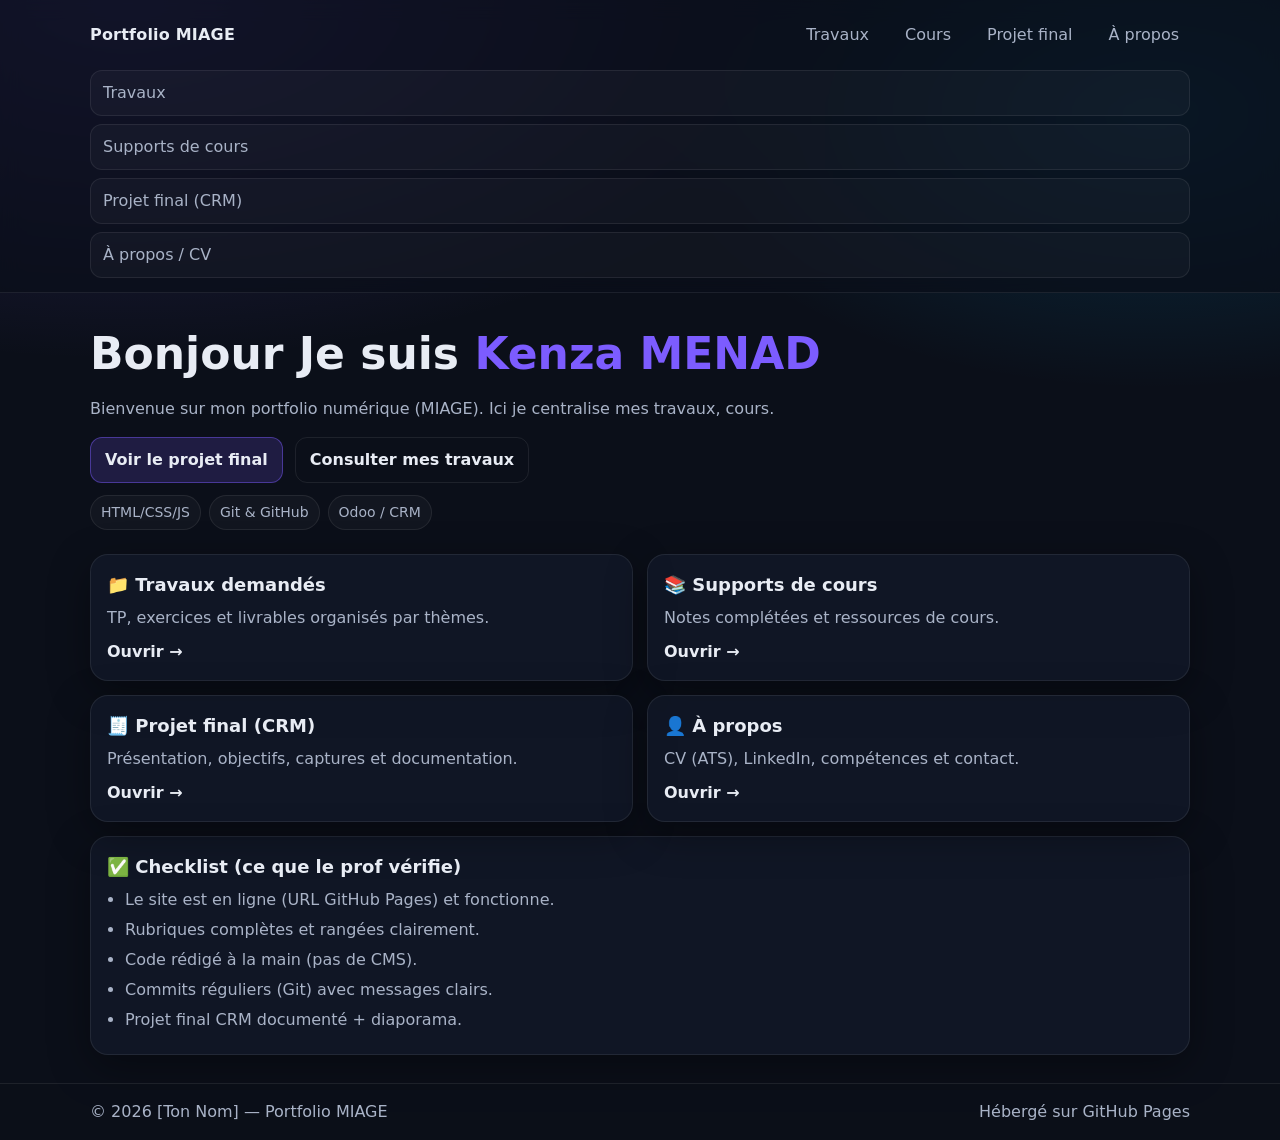
==== index.html @ ab29c613 "Initialisation du portfolio" ====
<!doctype html>
<html lang="fr">
<head>
  <meta charset="utf-8" />
  <meta name="viewport" content="width=device-width, initial-scale=1" />
  <title>Portfolio MIAGE — Accueil</title>
  <link rel="stylesheet" href="style.css" />
  <script defer src="script.js"></script>
</head>

<body>
  <header class="site-header">
    <div class="container header-row">
      <a class="brand" href="index.html">Portfolio MIAGE</a>
      <nav class="nav" aria-label="Navigation principale">
        <a href="travaux.html">Travaux</a>
        <a href="cours.html">Cours</a>
        <a href="projet.html">Projet final</a>
        <a href="apropos.html">À propos</a>
      </nav>
      <button class="menu-btn" id="menuBtn" aria-label="Ouvrir le menu" aria-expanded="false">☰</button>
    </div>
    <div class="container mobile-nav" id="mobileNav" hidden>
      <a href="travaux.html">Travaux</a>
      <a href="cours.html">Supports de cours</a>
      <a href="projet.html">Projet final (CRM)</a>
      <a href="apropos.html">À propos / CV</a>
    </div>
  </header>

  <main class="container">
    <section class="hero">
      <h1>Bonjour Je suis <span class="accent">Kenza MENAD</span></h1>
      <p>
        Bienvenue sur mon portfolio numérique (MIAGE). Ici je centralise mes travaux, cours.
      </p>
      <div class="hero-actions">
        <a class="btn" href="projet.html">Voir le projet final</a>
        <a class="btn btn-outline" href="travaux.html">Consulter mes travaux</a>
      </div>
      <div class="badges">
        <span class="badge">HTML/CSS/JS</span>
        <span class="badge">Git & GitHub</span>
        <span class="badge">Odoo / CRM</span>
      </div>
    </section>

    <section class="grid">
      <article class="card">
        <h2>📁 Travaux demandés</h2>
        <p>TP, exercices et livrables organisés par thèmes.</p>
        <a class="link" href="travaux.html">Ouvrir →</a>
      </article>

      <article class="card">
        <h2>📚 Supports de cours</h2>
        <p>Notes complétées et ressources de cours.</p>
        <a class="link" href="cours.html">Ouvrir →</a>
      </article>

      <article class="card">
        <h2>🧾 Projet final (CRM)</h2>
        <p>Présentation, objectifs, captures et documentation.</p>
        <a class="link" href="projet.html">Ouvrir →</a>
      </article>

      <article class="card">
        <h2>👤 À propos</h2>
        <p>CV (ATS), LinkedIn, compétences et contact.</p>
        <a class="link" href="apropos.html">Ouvrir →</a>
      </article>
    </section>

    <section class="card mt">
      <h2>✅ Checklist (ce que le prof vérifie)</h2>
      <ul class="checklist">
        <li>Le site est en ligne (URL GitHub Pages) et fonctionne.</li>
        <li>Rubriques complètes et rangées clairement.</li>
        <li>Code rédigé à la main (pas de CMS).</li>
        <li>Commits réguliers (Git) avec messages clairs.</li>
        <li>Projet final CRM documenté + diaporama.</li>
      </ul>
    </section>
  </main>

  <footer class="site-footer">
    <div class="container footer-row">
      <span>© <span id="year"></span> [Ton Nom] — Portfolio MIAGE</span>
      <span class="muted">Hébergé sur GitHub Pages</span>
    </div>
  </footer>
</body>
</html>
---- style.css ----
:root{
  --bg:#0b0f19;
  --card:#121a2a;
  --text:#e8ecf4;
  --muted:#a9b3c7;
  --accent:#7c5cff;
  --border:rgba(255,255,255,.08);
}

*{box-sizing:border-box}
html,body{margin:0;padding:0}
body{
  font-family: system-ui, -apple-system, Segoe UI, Roboto, Arial, sans-serif;
  background: radial-gradient(1200px 600px at 10% 0%, rgba(124,92,255,.25), transparent 60%),
              radial-gradient(900px 500px at 90% 10%, rgba(0,184,255,.18), transparent 55%),
              var(--bg);
  color:var(--text);
  line-height:1.5;
}

.container{width:min(1100px, 92%); margin:0 auto;}

.site-header{
  position:sticky; top:0; z-index:10;
  backdrop-filter: blur(10px);
  border-bottom:1px solid var(--border);
  background: rgba(11,15,25,.72);
}

.header-row{
  display:flex; align-items:center; justify-content:space-between;
  padding:14px 0;
  gap:14px;
}

.brand{
  color:var(--text);
  text-decoration:none;
  font-weight:700;
  letter-spacing:.2px;
}

.nav{display:flex; gap:14px; align-items:center;}
.nav a{
  color:var(--muted);
  text-decoration:none;
  padding:8px 10px;
  border-radius:10px;
  border:1px solid transparent;
}
.nav a:hover{color:var(--text); border-color:var(--border);}
.nav a.active{color:var(--text); border-color:rgba(124,92,255,.4);}

.menu-btn{
  display:none;
  border:1px solid var(--border);
  background:transparent;
  color:var(--text);
  padding:8px 10px;
  border-radius:10px;
  cursor:pointer;
}

.mobile-nav{
  padding: 0 0 14px 0;
  display:flex;
  flex-direction:column;
  gap:8px;
}
.mobile-nav a{
  color:var(--muted);
  text-decoration:none;
  padding:10px 12px;
  border:1px solid var(--border);
  border-radius:12px;
  background: rgba(255,255,255,.03);
}
.mobile-nav a:hover{color:var(--text);}

.hero{
  padding: 28px 0 6px 0;
}
.hero h1{
  font-size: clamp(26px, 4vw, 44px);
  margin: 0 0 10px 0;
}
.accent{color:var(--accent)}
.hero p{color:var(--muted); max-width: 70ch; margin:0 0 16px 0;}

.hero-actions{display:flex; gap:12px; flex-wrap:wrap; margin: 10px 0 10px;}
.btn{
  display:inline-block;
  padding:10px 14px;
  border-radius:12px;
  text-decoration:none;
  font-weight:600;
  border:1px solid rgba(124,92,255,.45);
  background: rgba(124,92,255,.18);
  color:var(--text);
}
.btn:hover{background: rgba(124,92,255,.28);}
.btn-outline{
  background: transparent;
  border-color: var(--border);
  color: var(--text);
}
.btn-outline:hover{border-color: rgba(124,92,255,.45);}

.badges{display:flex; flex-wrap:wrap; gap:8px; margin-top:12px;}
.badge{
  border:1px solid var(--border);
  padding:6px 10px;
  border-radius:999px;
  color:var(--muted);
  background: rgba(255,255,255,.03);
  font-size: 14px;
}

.grid{
  display:grid;
  grid-template-columns: repeat(2, minmax(0, 1fr));
  gap:14px;
  margin: 18px 0 0;
}

.card{
  border:1px solid var(--border);
  background: rgba(18,26,42,.72);
  border-radius:18px;
  padding:16px;
  box-shadow: 0 12px 40px rgba(0,0,0,.35);
}
.card h2{margin:0 0 8px 0; font-size: 18px;}
.card p{margin:0 0 10px 0; color:var(--muted);}
.link{color:var(--text); text-decoration:none; font-weight:600;}
.link:hover{color:var(--accent);}

.list{margin:0; padding-left:18px; color:var(--muted);}
.list li{margin:6px 0;}
.checklist{margin:0; padding-left:18px; color:var(--muted);}
.checklist li{margin:6px 0;}

.mt{margin-top:14px;}
.muted{color:var(--muted);}
.hint{color:var(--muted); font-size: 14px;}

.site-footer{
  margin-top: 28px;
  border-top:1px solid var(--border);
  background: rgba(11,15,25,.55);
}
.footer-row{
  display:flex;
  justify-content:space-between;
  gap:12px;
  padding:16px 0;
  flex-wrap:wrap;
  color:var(--muted);
}

@media (max-width: 820px){
  .grid{grid-template-columns:1fr;}
  .nav{display:none;}
  .menu-btn{display:inline-block;}
}
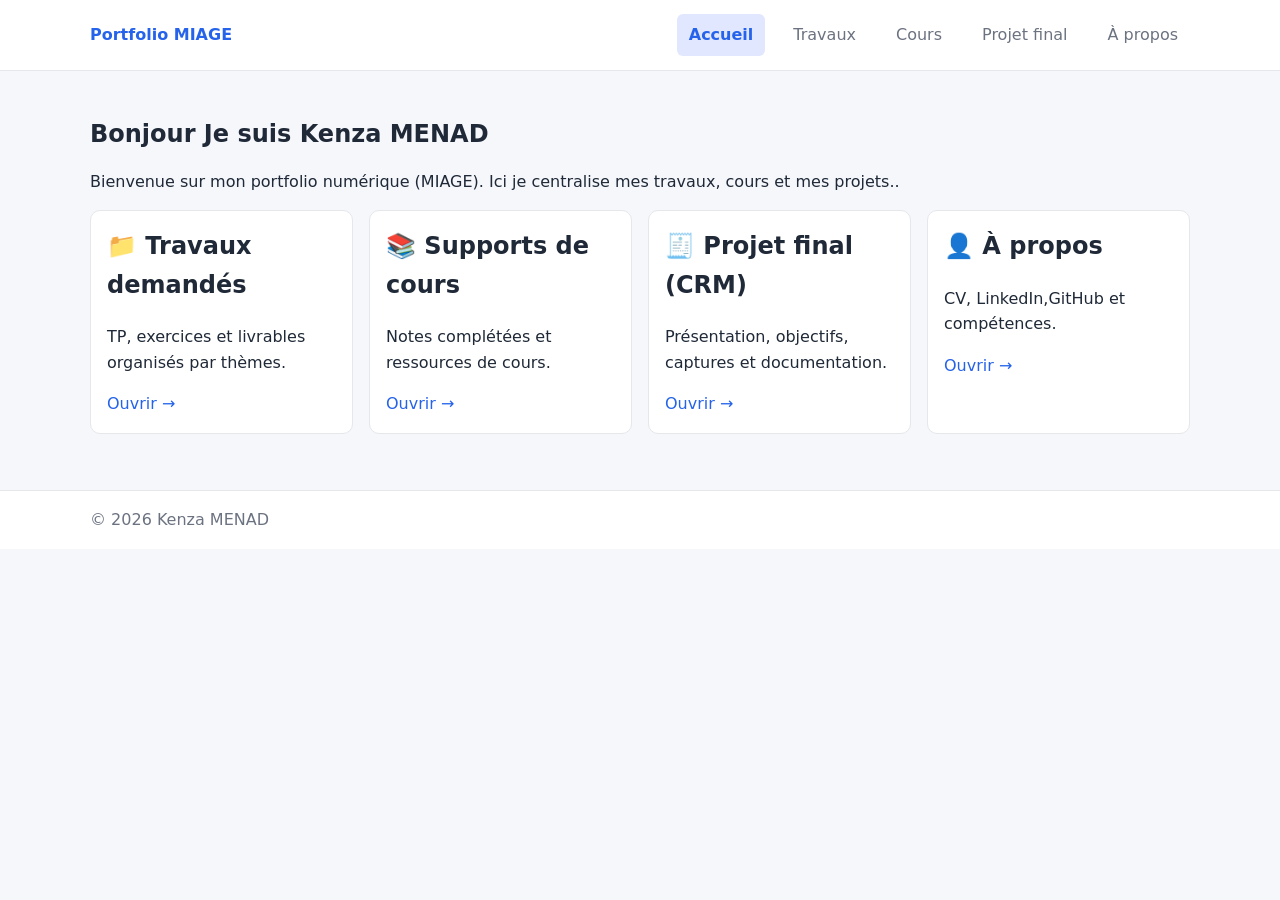
==== commit d35bd504: "Mise à jour" ====
--- a/index.html
+++ b/index.html
@@ -8,11 +8,12 @@
   <script defer src="script.js"></script>
 </head>
 
-<body>
+<body class="home">
   <header class="site-header">
     <div class="container header-row">
       <a class="brand" href="index.html">Portfolio MIAGE</a>
       <nav class="nav" aria-label="Navigation principale">
+        <a class="active" href="index.html">Accueil</a>
         <a href="travaux.html">Travaux</a>
         <a href="cours.html">Cours</a>
         <a href="projet.html">Projet final</a>
@@ -32,17 +33,9 @@
     <section class="hero">
       <h1>Bonjour Je suis <span class="accent">Kenza MENAD</span></h1>
       <p>
-        Bienvenue sur mon portfolio numérique (MIAGE). Ici je centralise mes travaux, cours.
+        Bienvenue sur mon portfolio numérique (MIAGE). Ici je centralise mes travaux, cours et mes projets..
       </p>
-      <div class="hero-actions">
-        <a class="btn" href="projet.html">Voir le projet final</a>
-        <a class="btn btn-outline" href="travaux.html">Consulter mes travaux</a>
-      </div>
-      <div class="badges">
-        <span class="badge">HTML/CSS/JS</span>
-        <span class="badge">Git & GitHub</span>
-        <span class="badge">Odoo / CRM</span>
-      </div>
+    
     </section>
 
     <section class="grid">
@@ -66,27 +59,17 @@
 
       <article class="card">
         <h2>👤 À propos</h2>
-        <p>CV (ATS), LinkedIn, compétences et contact.</p>
+        <p>CV, LinkedIn,GitHub et compétences.</p>
         <a class="link" href="apropos.html">Ouvrir →</a>
       </article>
     </section>
 
-    <section class="card mt">
-      <h2>✅ Checklist (ce que le prof vérifie)</h2>
-      <ul class="checklist">
-        <li>Le site est en ligne (URL GitHub Pages) et fonctionne.</li>
-        <li>Rubriques complètes et rangées clairement.</li>
-        <li>Code rédigé à la main (pas de CMS).</li>
-        <li>Commits réguliers (Git) avec messages clairs.</li>
-        <li>Projet final CRM documenté + diaporama.</li>
-      </ul>
-    </section>
   </main>
 
   <footer class="site-footer">
     <div class="container footer-row">
-      <span>© <span id="year"></span> [Ton Nom] — Portfolio MIAGE</span>
-      <span class="muted">Hébergé sur GitHub Pages</span>
+      <span>© <span id="year"></span> Kenza MENAD </span>
+     
     </div>
   </footer>
 </body>
--- a/style.css
+++ b/style.css
@@ -1,165 +1,205 @@
-:root{
-  --bg:#0b0f19;
-  --card:#121a2a;
-  --text:#e8ecf4;
-  --muted:#a9b3c7;
-  --accent:#7c5cff;
-  --border:rgba(255,255,255,.08);
-}
-
-*{box-sizing:border-box}
-html,body{margin:0;padding:0}
-body{
+:root {
+  --bg: #f5f7fb;
+  --card: #ffffff;
+  --text: #1f2937;
+  --muted: #6b7280;
+  --accent: #2563eb;
+  --border: #e5e7eb;
+}
+
+/* RESET */
+* {
+  box-sizing: border-box;
+}
+
+html, body {
+  margin: 0;
+  padding: 0;
+}
+
+body {
   font-family: system-ui, -apple-system, Segoe UI, Roboto, Arial, sans-serif;
-  background: radial-gradient(1200px 600px at 10% 0%, rgba(124,92,255,.25), transparent 60%),
-              radial-gradient(900px 500px at 90% 10%, rgba(0,184,255,.18), transparent 55%),
-              var(--bg);
-  color:var(--text);
-  line-height:1.5;
-}
-
-.container{width:min(1100px, 92%); margin:0 auto;}
-
-.site-header{
-  position:sticky; top:0; z-index:10;
-  backdrop-filter: blur(10px);
-  border-bottom:1px solid var(--border);
-  background: rgba(11,15,25,.72);
-}
-
-.header-row{
-  display:flex; align-items:center; justify-content:space-between;
-  padding:14px 0;
-  gap:14px;
-}
-
-.brand{
-  color:var(--text);
-  text-decoration:none;
-  font-weight:700;
-  letter-spacing:.2px;
-}
-
-.nav{display:flex; gap:14px; align-items:center;}
-.nav a{
-  color:var(--muted);
-  text-decoration:none;
-  padding:8px 10px;
-  border-radius:10px;
-  border:1px solid transparent;
-}
-.nav a:hover{color:var(--text); border-color:var(--border);}
-.nav a.active{color:var(--text); border-color:rgba(124,92,255,.4);}
-
-.menu-btn{
-  display:none;
-  border:1px solid var(--border);
-  background:transparent;
-  color:var(--text);
-  padding:8px 10px;
-  border-radius:10px;
-  cursor:pointer;
-}
-
-.mobile-nav{
-  padding: 0 0 14px 0;
-  display:flex;
-  flex-direction:column;
-  gap:8px;
-}
-.mobile-nav a{
-  color:var(--muted);
-  text-decoration:none;
-  padding:10px 12px;
-  border:1px solid var(--border);
-  border-radius:12px;
-  background: rgba(255,255,255,.03);
-}
-.mobile-nav a:hover{color:var(--text);}
-
-.hero{
-  padding: 28px 0 6px 0;
-}
-.hero h1{
-  font-size: clamp(26px, 4vw, 44px);
-  margin: 0 0 10px 0;
-}
-.accent{color:var(--accent)}
-.hero p{color:var(--muted); max-width: 70ch; margin:0 0 16px 0;}
-
-.hero-actions{display:flex; gap:12px; flex-wrap:wrap; margin: 10px 0 10px;}
-.btn{
-  display:inline-block;
-  padding:10px 14px;
-  border-radius:12px;
-  text-decoration:none;
-  font-weight:600;
-  border:1px solid rgba(124,92,255,.45);
-  background: rgba(124,92,255,.18);
-  color:var(--text);
-}
-.btn:hover{background: rgba(124,92,255,.28);}
-.btn-outline{
-  background: transparent;
-  border-color: var(--border);
+  background-color: var(--bg);
   color: var(--text);
-}
-.btn-outline:hover{border-color: rgba(124,92,255,.45);}
-
-.badges{display:flex; flex-wrap:wrap; gap:8px; margin-top:12px;}
-.badge{
-  border:1px solid var(--border);
-  padding:6px 10px;
-  border-radius:999px;
-  color:var(--muted);
-  background: rgba(255,255,255,.03);
+  line-height: 1.6;
+}
+
+/* LAYOUT */
+.container {
+  width: min(1100px, 92%);
+  margin: 0 auto;
+}
+
+/* HEADER */
+.site-header {
+  background-color: #ffffff;
+  border-bottom: 1px solid var(--border);
+}
+
+.header-row {
+  display: flex;
+  align-items: center;
+  justify-content: space-between;
+  padding: 14px 0;
+}
+
+.brand {
+  font-weight: 700;
+  color: var(--accent);
+  text-decoration: none;
+}
+
+.nav {
+  display: flex;
+  gap: 16px;
+}
+
+.nav a {
+  text-decoration: none;
+  color: var(--muted);
+  padding: 8px 12px;
+  border-radius: 6px;
+}
+
+.nav a:hover {
+  background-color: #eef2ff;
+  color: var(--accent);
+}
+
+.nav a.active {
+  background-color: #e0e7ff;
+  color: var(--accent);
+  font-weight: 600;
+}
+
+.menu-btn {
+  display: none;
+}
+
+/* MAIN */
+main {
+  padding: 24px 0;
+}
+
+h1 {
+  margin-bottom: 16px;
+}
+
+h2 {
+  margin-top: 0;
+}
+
+/* CARDS */
+.card {
+  background-color: var(--card);
+  border: 1px solid var(--border);
+  border-radius: 10px;
+  padding: 16px;
+  margin-bottom: 16px;
+}
+
+.mt {
+  margin-top: 16px;
+}
+
+.muted {
+  color: var(--muted);
+}
+
+.hint {
+  color: var(--muted);
   font-size: 14px;
 }
 
-.grid{
-  display:grid;
-  grid-template-columns: repeat(2, minmax(0, 1fr));
-  gap:14px;
-  margin: 18px 0 0;
-}
-
-.card{
-  border:1px solid var(--border);
-  background: rgba(18,26,42,.72);
-  border-radius:18px;
-  padding:16px;
-  box-shadow: 0 12px 40px rgba(0,0,0,.35);
-}
-.card h2{margin:0 0 8px 0; font-size: 18px;}
-.card p{margin:0 0 10px 0; color:var(--muted);}
-.link{color:var(--text); text-decoration:none; font-weight:600;}
-.link:hover{color:var(--accent);}
-
-.list{margin:0; padding-left:18px; color:var(--muted);}
-.list li{margin:6px 0;}
-.checklist{margin:0; padding-left:18px; color:var(--muted);}
-.checklist li{margin:6px 0;}
-
-.mt{margin-top:14px;}
-.muted{color:var(--muted);}
-.hint{color:var(--muted); font-size: 14px;}
-
-.site-footer{
-  margin-top: 28px;
-  border-top:1px solid var(--border);
-  background: rgba(11,15,25,.55);
-}
-.footer-row{
-  display:flex;
-  justify-content:space-between;
-  gap:12px;
-  padding:16px 0;
-  flex-wrap:wrap;
-  color:var(--muted);
-}
-
-@media (max-width: 820px){
-  .grid{grid-template-columns:1fr;}
-  .nav{display:none;}
-  .menu-btn{display:inline-block;}
-}
+/* LISTES */
+.list {
+  padding-left: 18px;
+  color: var(--text);
+}
+
+.list li {
+  margin-bottom: 8px;
+}
+
+/* BUTTONS */
+.btn {
+  display: inline-block;
+  background-color: var(--accent);
+  color: #ffffff;
+  padding: 10px 14px;
+  border-radius: 6px;
+  text-decoration: none;
+  font-weight: 600;
+}
+
+.btn:hover {
+  background-color: #1d4ed8;
+}
+
+.btn-outline {
+  background-color: transparent;
+  color: var(--accent);
+  border: 1px solid var(--accent);
+}
+
+.btn-outline:hover {
+  background-color: #eef2ff;
+}
+
+/* LINKS */
+.link {
+  color: var(--accent);
+  text-decoration: none;
+  font-weight: 500;
+}
+
+.link:hover {
+  text-decoration: underline;
+}
+
+/* FOOTER */
+.site-footer {
+  background-color: #ffffff;
+  border-top: 1px solid var(--border);
+  margin-top: 32px;
+}
+
+.footer-row {
+  display: flex;
+  justify-content: space-between;
+  padding: 16px 0;
+  color: var(--muted);
+}
+
+/* RESPONSIVE */
+@media (max-width: 768px) {
+  .nav {
+    display: none;
+  }
+}
+
+
+
+/* GRID uniquement page accueil */
+.home .grid {
+  display: grid;
+  grid-template-columns: repeat(4, 1fr);
+  gap: 16px;
+}
+
+.home .grid .card {
+  margin-bottom: 0;
+}
+
+/* Responsive */
+@media (max-width: 1024px) {
+  .home .grid {
+    grid-template-columns: repeat(2, 1fr);
+  }
+}
+
+@media (max-width: 600px) {
+  .home .grid {
+    grid-template-columns: 1fr;
+  }
+}
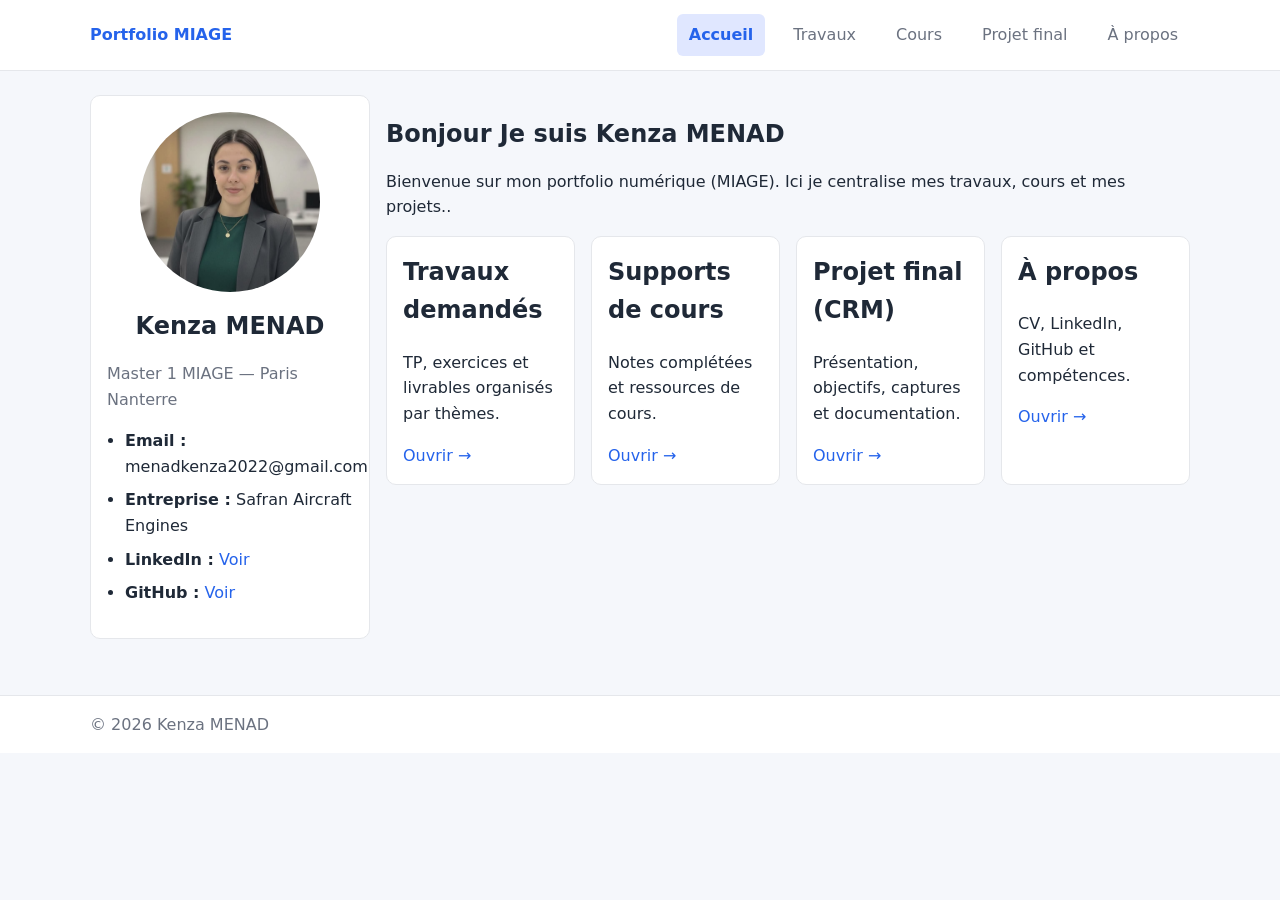
==== commit 391b2f54: "ajout de CRM" ====
--- a/index.html
+++ b/index.html
@@ -29,42 +29,66 @@
     </div>
   </header>
 
-  <main class="container">
+  <main class="container home-layout">
+
+  <!-- Sidebar gauche -->
+  <aside class="home-sidebar card">
+    <img class="home-photo" src="image.png" alt="Photo de Kenza MENAD">
+
+    <h2 class="home-name">Kenza MENAD</h2>
+    <p class="muted">Master 1 MIAGE — Paris Nanterre</p>
+
+    <ul class="list home-contact">
+      <li><strong>Email :</strong> menadkenza2022@gmail.com</li>
+      <li><strong>Entreprise :</strong> Safran Aircraft Engines</li>
+      <li>
+        <strong>LinkedIn :</strong>
+        <a class="link" href="https://www.linkedin.com/in/kenzamenad/" target="_blank" rel="noreferrer">Voir</a>
+      </li>
+      <li>
+        <strong>GitHub :</strong>
+        <a class="link" href="https://github.com/kenza-menad" target="_blank" rel="noreferrer">Voir</a>
+      </li>
+    </ul>
+  </aside>
+
+  <!-- Contenu principal -->
+  <div class="home-main">
     <section class="hero">
       <h1>Bonjour Je suis <span class="accent">Kenza MENAD</span></h1>
       <p>
         Bienvenue sur mon portfolio numérique (MIAGE). Ici je centralise mes travaux, cours et mes projets..
       </p>
-    
     </section>
 
     <section class="grid">
       <article class="card">
-        <h2>📁 Travaux demandés</h2>
+        <h2>Travaux demandés</h2>
         <p>TP, exercices et livrables organisés par thèmes.</p>
         <a class="link" href="travaux.html">Ouvrir →</a>
       </article>
 
       <article class="card">
-        <h2>📚 Supports de cours</h2>
+        <h2>Supports de cours</h2>
         <p>Notes complétées et ressources de cours.</p>
         <a class="link" href="cours.html">Ouvrir →</a>
       </article>
 
       <article class="card">
-        <h2>🧾 Projet final (CRM)</h2>
+        <h2>Projet final (CRM)</h2>
         <p>Présentation, objectifs, captures et documentation.</p>
         <a class="link" href="projet.html">Ouvrir →</a>
       </article>
 
       <article class="card">
-        <h2>👤 À propos</h2>
-        <p>CV, LinkedIn,GitHub et compétences.</p>
+        <h2>À propos</h2>
+        <p>CV, LinkedIn, GitHub et compétences.</p>
         <a class="link" href="apropos.html">Ouvrir →</a>
       </article>
     </section>
+  </div>
 
-  </main>
+</main>
 
   <footer class="site-footer">
     <div class="container footer-row">
--- a/style.css
+++ b/style.css
@@ -203,3 +203,63 @@
     grid-template-columns: 1fr;
   }
 }
+/* Layout accueil : sidebar à gauche + contenu */
+.home .home-layout {
+  display: grid;
+  grid-template-columns: 280px 1fr;
+  gap: 16px;
+  align-items: start;
+}
+
+/* Sidebar */
+.home .home-sidebar {
+  margin-bottom: 0; /* éviter l'espace en bas */
+}
+
+.home .home-photo {
+  width: 180px;
+  height: 180px;
+  border-radius: 50%;
+  object-fit: cover;
+  display: block;
+  margin: 0 auto 15px;
+}
+
+.home .home-name {
+  margin: 0;
+  text-align: center;
+}
+
+.home .home-contact {
+  margin-top: 12px;
+}
+
+/* IMPORTANT : ta grille de 4 cartes reste dans home-main */
+.home .grid {
+  display: grid;
+  grid-template-columns: repeat(4, 1fr);
+  gap: 16px;
+}
+
+.home .grid .card {
+  margin-bottom: 0;
+}
+
+/* Responsive */
+@media (max-width: 1100px) {
+  .home .grid {
+    grid-template-columns: repeat(2, 1fr);
+  }
+}
+
+@media (max-width: 900px) {
+  .home .home-layout {
+    grid-template-columns: 1fr;
+  }
+}
+
+@media (max-width: 600px) {
+  .home .grid {
+    grid-template-columns: 1fr;
+  }
+}
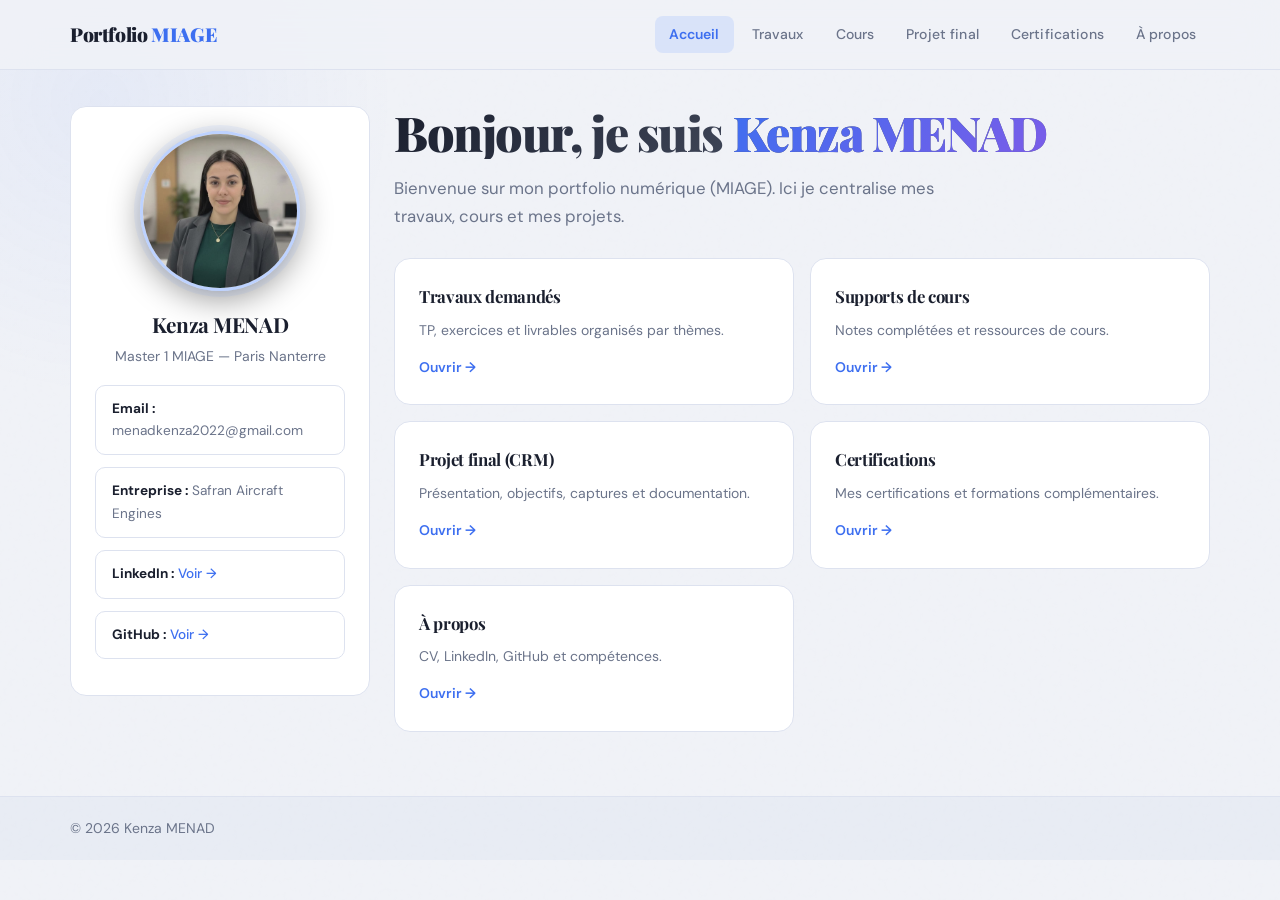
==== commit 5f559bf1: "mise à jour de portfolio" ====
--- a/index.html
+++ b/index.html
@@ -11,90 +11,90 @@
 <body class="home">
   <header class="site-header">
     <div class="container header-row">
-      <a class="brand" href="index.html">Portfolio MIAGE</a>
+      <a class="brand" href="index.html">Portfolio <span>MIAGE</span></a>
       <nav class="nav" aria-label="Navigation principale">
         <a class="active" href="index.html">Accueil</a>
         <a href="travaux.html">Travaux</a>
         <a href="cours.html">Cours</a>
         <a href="projet.html">Projet final</a>
+        <a href="certifications.html">Certifications</a>
         <a href="apropos.html">À propos</a>
       </nav>
       <button class="menu-btn" id="menuBtn" aria-label="Ouvrir le menu" aria-expanded="false">☰</button>
     </div>
-    <div class="container mobile-nav" id="mobileNav" hidden>
-      <a href="travaux.html">Travaux</a>
-      <a href="cours.html">Supports de cours</a>
-      <a href="projet.html">Projet final (CRM)</a>
-      <a href="apropos.html">À propos / CV</a>
-    </div>
+    
   </header>
 
   <main class="container home-layout">
 
-  <!-- Sidebar gauche -->
-  <aside class="home-sidebar card">
-    <img class="home-photo" src="image.png" alt="Photo de Kenza MENAD">
+    <!-- Sidebar gauche -->
+    <aside class="home-sidebar card">
+      <img class="home-photo" src="image.png" alt="Photo de Kenza MENAD">
+      <h2 class="home-name">Kenza MENAD</h2>
+      <span class="muted">Master 1 MIAGE — Paris Nanterre</span>
 
-    <h2 class="home-name">Kenza MENAD</h2>
-    <p class="muted">Master 1 MIAGE — Paris Nanterre</p>
+      <ul class="list home-contact">
+        <li><strong>Email :</strong> menadkenza2022@gmail.com</li>
+        <li><strong>Entreprise :</strong> Safran Aircraft Engines</li>
+        <li>
+          <strong>LinkedIn :</strong>
+          <a class="link" href="https://www.linkedin.com/in/kenzamenad/" target="_blank" rel="noreferrer">Voir →</a>
+        </li>
+        <li>
+          <strong>GitHub :</strong>
+          <a class="link" href="https://github.com/kenza-menad" target="_blank" rel="noreferrer">Voir →</a>
+        </li>
+      </ul>
+    </aside>
 
-    <ul class="list home-contact">
-      <li><strong>Email :</strong> menadkenza2022@gmail.com</li>
-      <li><strong>Entreprise :</strong> Safran Aircraft Engines</li>
-      <li>
-        <strong>LinkedIn :</strong>
-        <a class="link" href="https://www.linkedin.com/in/kenzamenad/" target="_blank" rel="noreferrer">Voir</a>
-      </li>
-      <li>
-        <strong>GitHub :</strong>
-        <a class="link" href="https://github.com/kenza-menad" target="_blank" rel="noreferrer">Voir</a>
-      </li>
-    </ul>
-  </aside>
+    <!-- Contenu principal -->
+    <div class="home-main">
+      <section class="hero">
+        <h1>Bonjour, je suis <span class="accent">Kenza MENAD</span></h1>
+        <p>
+          Bienvenue sur mon portfolio numérique (MIAGE). Ici je centralise mes travaux, cours et mes projets.
+        </p>
+      </section>
 
-  <!-- Contenu principal -->
-  <div class="home-main">
-    <section class="hero">
-      <h1>Bonjour Je suis <span class="accent">Kenza MENAD</span></h1>
-      <p>
-        Bienvenue sur mon portfolio numérique (MIAGE). Ici je centralise mes travaux, cours et mes projets..
-      </p>
-    </section>
+      <section class="grid">
+        <article class="card" onclick="location.href='travaux.html'" style="cursor:pointer;">
+          <h2>Travaux demandés</h2>
+          <p>TP, exercices et livrables organisés par thèmes.</p>
+          <a class="link" href="travaux.html">Ouvrir →</a>
+        </article>
 
-    <section class="grid">
-      <article class="card">
-        <h2>Travaux demandés</h2>
-        <p>TP, exercices et livrables organisés par thèmes.</p>
-        <a class="link" href="travaux.html">Ouvrir →</a>
-      </article>
+        <article class="card" onclick="location.href='cours.html'" style="cursor:pointer;">
+          <h2>Supports de cours</h2>
+          <p>Notes complétées et ressources de cours.</p>
+          <a class="link" href="cours.html">Ouvrir →</a>
+        </article>
 
-      <article class="card">
-        <h2>Supports de cours</h2>
-        <p>Notes complétées et ressources de cours.</p>
-        <a class="link" href="cours.html">Ouvrir →</a>
-      </article>
+        <article class="card" onclick="location.href='projet.html'" style="cursor:pointer;">
+          <h2>Projet final (CRM)</h2>
+          <p>Présentation, objectifs, captures et documentation.</p>
+          <a class="link" href="projet.html">Ouvrir →</a>
+        </article>
 
-      <article class="card">
-        <h2>Projet final (CRM)</h2>
-        <p>Présentation, objectifs, captures et documentation.</p>
-        <a class="link" href="projet.html">Ouvrir →</a>
-      </article>
+        <article class="card" onclick="location.href='certifications.html'" style="cursor:pointer;">
+          <h2>Certifications</h2>
+          <p>Mes certifications et formations complémentaires.</p>
+          <a class="link" href="certifications.html">Ouvrir →</a>
+        </article>
 
-      <article class="card">
-        <h2>À propos</h2>
-        <p>CV, LinkedIn, GitHub et compétences.</p>
-        <a class="link" href="apropos.html">Ouvrir →</a>
-      </article>
-    </section>
-  </div>
+        <article class="card" onclick="location.href='apropos.html'" style="cursor:pointer;">
+          <h2>À propos</h2>
+          <p>CV, LinkedIn, GitHub et compétences.</p>
+          <a class="link" href="apropos.html">Ouvrir →</a>
+        </article>
+      </section>
+    </div>
 
-</main>
+  </main>
 
   <footer class="site-footer">
     <div class="container footer-row">
-      <span>© <span id="year"></span> Kenza MENAD </span>
-     
+      <span>© <span id="year"></span> Kenza MENAD</span>
     </div>
   </footer>
 </body>
-</html>
+</html>
--- a/style.css
+++ b/style.css
@@ -1,265 +1,632 @@
+@import url('https://fonts.googleapis.com/css2?family=Playfair+Display:wght@700;900&family=DM+Sans:wght@300;400;500;600&display=swap');
+
 :root {
-  --bg: #f5f7fb;
+  --bg: #f0f2f7;
+  --bg2: #e8ecf4;
   --card: #ffffff;
-  --text: #1f2937;
-  --muted: #6b7280;
-  --accent: #2563eb;
-  --border: #e5e7eb;
-}
-
-/* RESET */
-* {
-  box-sizing: border-box;
-}
-
-html, body {
-  margin: 0;
-  padding: 0;
-}
+  --card-border: #dde2ef;
+  --text: #1a1f2e;
+  --muted: #6b748a;
+  --accent: #3d6ff0;
+  --accent2: #7c5ce8;
+  --accent-glow: rgba(61,111,240,0.18);
+  --gold: #d4930a;
+  --surface: rgba(61,111,240,0.06);
+}
+
+/* ─── RESET ─────────────────────────────────────── */
+*, *::before, *::after { box-sizing: border-box; margin: 0; padding: 0; }
+
+html { scroll-behavior: smooth; }
 
 body {
-  font-family: system-ui, -apple-system, Segoe UI, Roboto, Arial, sans-serif;
+  font-family: 'DM Sans', sans-serif;
   background-color: var(--bg);
   color: var(--text);
-  line-height: 1.6;
-}
-
-/* LAYOUT */
+  line-height: 1.65;
+  min-height: 100vh;
+  overflow-x: hidden;
+}
+
+/* Subtle grain texture */
+body::before {
+  content: '';
+  position: fixed;
+  inset: 0;
+  background-image: url("data:image/svg+xml,%3Csvg viewBox='0 0 200 200' xmlns='http://www.w3.org/2000/svg'%3E%3Cfilter id='n'%3E%3CfeTurbulence type='fractalNoise' baseFrequency='0.9' numOctaves='4' stitchTiles='stitch'/%3E%3C/filter%3E%3Crect width='100%25' height='100%25' filter='url(%23n)' opacity='0.03'/%3E%3C/svg%3E");
+  pointer-events: none;
+  z-index: 0;
+  opacity: 0.2;
+}
+
+/* Ambient glow blob (light version) */
+body::after {
+  content: '';
+  position: fixed;
+  top: -200px;
+  left: -200px;
+  width: 600px;
+  height: 600px;
+  background: radial-gradient(circle, rgba(61,111,240,0.06) 0%, transparent 70%);
+  pointer-events: none;
+  z-index: 0;
+  animation: floatBlob 12s ease-in-out infinite alternate;
+}
+
+@keyframes floatBlob {
+  from { transform: translate(0, 0) scale(1); }
+  to   { transform: translate(80px, 60px) scale(1.1); }
+}
+
+/* ─── LAYOUT ─────────────────────────────────────── */
 .container {
-  width: min(1100px, 92%);
+  width: min(1140px, 92%);
   margin: 0 auto;
-}
-
-/* HEADER */
+  position: relative;
+  z-index: 1;
+}
+
+/* ─── HEADER ─────────────────────────────────────── */
 .site-header {
-  background-color: #ffffff;
-  border-bottom: 1px solid var(--border);
+  position: sticky;
+  top: 0;
+  z-index: 100;
+  background: rgba(240, 242, 247, 0.88);
+  backdrop-filter: blur(20px);
+  -webkit-backdrop-filter: blur(20px);
+  border-bottom: 1px solid var(--card-border);
 }
 
 .header-row {
   display: flex;
   align-items: center;
   justify-content: space-between;
-  padding: 14px 0;
+  padding: 16px 0;
+  gap: 16px;
 }
 
 .brand {
-  font-weight: 700;
+  font-family: 'Playfair Display', serif;
+  font-weight: 900;
+  font-size: 1.2rem;
+  color: var(--text);
+  text-decoration: none;
+  letter-spacing: -0.02em;
+  white-space: nowrap;
+}
+
+.brand span {
   color: var(--accent);
-  text-decoration: none;
 }
 
 .nav {
   display: flex;
-  gap: 16px;
+  gap: 4px;
+  align-items: center;
+  flex-wrap: wrap;
 }
 
 .nav a {
   text-decoration: none;
   color: var(--muted);
-  padding: 8px 12px;
-  border-radius: 6px;
+  padding: 7px 14px;
+  border-radius: 8px;
+  font-size: 0.875rem;
+  font-weight: 500;
+  transition: color 0.2s, background 0.2s;
+  letter-spacing: 0.01em;
+  white-space: nowrap;
 }
 
 .nav a:hover {
-  background-color: #eef2ff;
-  color: var(--accent);
+  background: var(--surface);
+  color: var(--text);
 }
 
 .nav a.active {
-  background-color: #e0e7ff;
+  background: rgba(91,143,255,0.15);
   color: var(--accent);
   font-weight: 600;
 }
 
 .menu-btn {
   display: none;
-}
-
-/* MAIN */
+  background: var(--surface);
+  border: 1px solid var(--card-border);
+  color: var(--text);
+  width: 38px;
+  height: 38px;
+  border-radius: 8px;
+  cursor: pointer;
+  font-size: 1.1rem;
+  transition: background 0.2s;
+  flex-shrink: 0;
+}
+
+.menu-btn:hover { background: var(--card); }
+
+/* Mobile nav */
+.mobile-nav {
+  display: flex;
+  flex-direction: column;
+  gap: 4px;
+  padding: 12px 0 16px;
+  border-top: 1px solid var(--card-border);
+}
+
+.mobile-nav a {
+  color: var(--muted);
+  text-decoration: none;
+  padding: 10px 16px;
+  border-radius: 8px;
+  font-size: 0.9rem;
+  transition: background 0.2s, color 0.2s;
+}
+
+.mobile-nav a:hover { background: var(--surface); color: var(--text); }
+
+/* ─── MAIN ─────────────────────────────────────── */
 main {
-  padding: 24px 0;
+  padding: 36px 0 64px;
 }
 
 h1 {
+  font-family: 'Playfair Display', serif;
+  font-size: clamp(1.8rem, 4vw, 2.6rem);
+  font-weight: 900;
+  margin-bottom: 24px;
+  letter-spacing: -0.03em;
+  background: linear-gradient(135deg, var(--text) 0%, var(--muted) 100%);
+  -webkit-background-clip: text;
+  -webkit-text-fill-color: transparent;
+  background-clip: text;
+}
+
+h2 {
+  font-family: 'Playfair Display', serif;
+  font-size: 1.25rem;
+  font-weight: 700;
+  margin-top: 0;
   margin-bottom: 16px;
-}
-
-h2 {
-  margin-top: 0;
-}
-
-/* CARDS */
+  letter-spacing: -0.02em;
+  color: var(--text);
+}
+
+h3 {
+  font-size: 1rem;
+  font-weight: 600;
+  color: var(--accent);
+  margin: 20px 0 10px;
+  letter-spacing: 0.05em;
+  text-transform: uppercase;
+  font-size: 0.8rem;
+}
+
+p { margin-bottom: 12px; color: var(--muted); }
+p:last-child { margin-bottom: 0; }
+p strong { color: var(--text); }
+
+/* ─── CARDS ─────────────────────────────────────── */
 .card {
-  background-color: var(--card);
-  border: 1px solid var(--border);
+  background: var(--card);
+  border: 1px solid var(--card-border);
+  border-radius: 16px;
+  padding: 24px;
+  margin-bottom: 20px;
+  transition: border-color 0.3s, transform 0.3s, box-shadow 0.3s;
+  position: relative;
+  overflow: hidden;
+}
+
+.card::before {
+  content: '';
+  position: absolute;
+  inset: 0;
+  background: linear-gradient(135deg, rgba(91,143,255,0.04) 0%, transparent 60%);
+  pointer-events: none;
+  opacity: 0;
+  transition: opacity 0.3s;
+}
+
+.card:hover::before { opacity: 1; }
+
+.card:hover {
+  border-color: rgba(91,143,255,0.3);
+  transform: translateY(-2px);
+  box-shadow: 0 8px 32px rgba(0,0,0,0.3), 0 0 0 1px rgba(91,143,255,0.1);
+}
+
+.mt { margin-top: 20px; }
+
+/* ─── LISTS ─────────────────────────────────────── */
+.list {
+  padding-left: 0;
+  list-style: none;
+  color: var(--muted);
+}
+
+.list li {
+  margin-bottom: 12px;
+  padding: 12px 16px;
+  background: rgba(255,255,255,0.03);
   border-radius: 10px;
-  padding: 16px;
-  margin-bottom: 16px;
-}
-
-.mt {
-  margin-top: 16px;
-}
-
-.muted {
-  color: var(--muted);
-}
-
-.hint {
-  color: var(--muted);
-  font-size: 14px;
-}
-
-/* LISTES */
-.list {
-  padding-left: 18px;
-  color: var(--text);
-}
-
-.list li {
-  margin-bottom: 8px;
-}
-
-/* BUTTONS */
+  border-left: 3px solid var(--accent);
+  transition: background 0.2s, border-color 0.2s;
+}
+
+.list li:hover {
+  background: rgba(91,143,255,0.07);
+  border-color: var(--accent2);
+}
+
+.list li strong { color: var(--text); }
+
+/* ─── BUTTONS ─────────────────────────────────────── */
+.hero-actions {
+  display: flex;
+  gap: 12px;
+  flex-wrap: wrap;
+  margin-top: 8px;
+}
+
 .btn {
-  display: inline-block;
-  background-color: var(--accent);
+  display: inline-flex;
+  align-items: center;
+  gap: 8px;
+  background: linear-gradient(135deg, var(--accent), var(--accent2));
   color: #ffffff;
-  padding: 10px 14px;
-  border-radius: 6px;
+  padding: 11px 20px;
+  border-radius: 10px;
   text-decoration: none;
   font-weight: 600;
+  font-size: 0.875rem;
+  transition: transform 0.2s, box-shadow 0.2s, opacity 0.2s;
+  box-shadow: 0 4px 20px rgba(91,143,255,0.3);
+  letter-spacing: 0.01em;
 }
 
 .btn:hover {
-  background-color: #1d4ed8;
+  transform: translateY(-2px);
+  box-shadow: 0 8px 30px rgba(91,143,255,0.45);
+  opacity: 0.95;
 }
 
 .btn-outline {
-  background-color: transparent;
+  background: transparent;
   color: var(--accent);
-  border: 1px solid var(--accent);
+  border: 1px solid rgba(91,143,255,0.4);
+  box-shadow: none;
 }
 
 .btn-outline:hover {
-  background-color: #eef2ff;
-}
-
-/* LINKS */
+  background: rgba(91,143,255,0.1);
+  border-color: var(--accent);
+  box-shadow: 0 4px 16px rgba(91,143,255,0.15);
+}
+
+/* ─── LINKS ─────────────────────────────────────── */
 .link {
   color: var(--accent);
   text-decoration: none;
   font-weight: 500;
-}
-
-.link:hover {
-  text-decoration: underline;
-}
-
-/* FOOTER */
+  transition: color 0.2s;
+}
+
+.link:hover { color: var(--accent2); text-decoration: underline; }
+
+/* ─── FOOTER ─────────────────────────────────────── */
 .site-footer {
-  background-color: #ffffff;
-  border-top: 1px solid var(--border);
-  margin-top: 32px;
+  background: var(--bg2);
+  border-top: 1px solid var(--card-border);
+  margin-top: 0;
 }
 
 .footer-row {
   display: flex;
   justify-content: space-between;
-  padding: 16px 0;
-  color: var(--muted);
-}
-
-/* RESPONSIVE */
-@media (max-width: 768px) {
-  .nav {
-    display: none;
-  }
-}
-
-
-
-/* GRID uniquement page accueil */
-.home .grid {
+  align-items: center;
+  padding: 20px 0;
+  color: var(--muted);
+  font-size: 0.875rem;
+}
+
+/* ─── HOME PAGE ─────────────────────────────────────── */
+.home-layout {
   display: grid;
-  grid-template-columns: repeat(4, 1fr);
-  gap: 16px;
-}
-
-.home .grid .card {
+  grid-template-columns: 300px 1fr;
+  gap: 24px;
+  align-items: start;
+}
+
+.home-sidebar {
   margin-bottom: 0;
-}
-
-/* Responsive */
-@media (max-width: 1024px) {
-  .home .grid {
-    grid-template-columns: repeat(2, 1fr);
-  }
-}
-
-@media (max-width: 600px) {
-  .home .grid {
-    grid-template-columns: 1fr;
-  }
-}
-/* Layout accueil : sidebar à gauche + contenu */
-.home .home-layout {
-  display: grid;
-  grid-template-columns: 280px 1fr;
-  gap: 16px;
-  align-items: start;
-}
-
-/* Sidebar */
-.home .home-sidebar {
-  margin-bottom: 0; /* éviter l'espace en bas */
-}
-
-.home .home-photo {
-  width: 180px;
-  height: 180px;
+  text-align: center;
+  position: sticky;
+  top: 85px;
+}
+
+.home-photo {
+  width: 160px;
+  height: 160px;
   border-radius: 50%;
   object-fit: cover;
   display: block;
-  margin: 0 auto 15px;
-}
-
-.home .home-name {
-  margin: 0;
+  margin: 0 auto 16px;
+  border: 3px solid rgba(91,143,255,0.4);
+  box-shadow: 0 0 0 6px rgba(91,143,255,0.08), 0 8px 32px rgba(0,0,0,0.4);
+  transition: border-color 0.3s, box-shadow 0.3s;
+}
+
+.home-photo:hover {
+  border-color: var(--accent);
+  box-shadow: 0 0 0 8px rgba(91,143,255,0.12), 0 12px 40px rgba(0,0,0,0.5);
+}
+
+.home-name {
+  font-family: 'Playfair Display', serif;
+  font-size: 1.3rem;
   text-align: center;
-}
-
-.home .home-contact {
-  margin-top: 12px;
-}
-
-/* IMPORTANT : ta grille de 4 cartes reste dans home-main */
-.home .grid {
+  margin-bottom: 4px;
+  color: var(--text);
+}
+
+.muted {
+  color: var(--muted);
+  font-size: 0.875rem;
+  text-align: center;
+  display: block;
+  margin-bottom: 16px;
+}
+
+.home-contact {
+  margin-top: 16px;
+  text-align: left;
+}
+
+.home-contact li {
+  border-left: none;
+  background: rgba(255,255,255,0.03);
+  border: 1px solid var(--card-border);
+  font-size: 0.85rem;
+}
+
+.home-contact li strong { display: inline; }
+
+/* Hero section */
+.hero {
+  margin-bottom: 28px;
+}
+
+.hero h1 {
+  font-size: clamp(2rem, 5vw, 3rem);
+  line-height: 1.1;
+  margin-bottom: 16px;
+}
+
+.hero p {
+  font-size: 1.05rem;
+  color: var(--muted);
+  max-width: 560px;
+  margin-bottom: 24px;
+}
+
+.accent {
+  background: linear-gradient(135deg, var(--accent), var(--accent2));
+  -webkit-background-clip: text;
+  -webkit-text-fill-color: transparent;
+  background-clip: text;
+}
+
+/* Grid cards */
+.grid {
   display: grid;
-  grid-template-columns: repeat(4, 1fr);
+  grid-template-columns: repeat(2, 1fr);
   gap: 16px;
 }
 
-.home .grid .card {
+.grid .card {
   margin-bottom: 0;
-}
-
-/* Responsive */
-@media (max-width: 1100px) {
-  .home .grid {
-    grid-template-columns: repeat(2, 1fr);
-  }
-}
-
-@media (max-width: 900px) {
-  .home .home-layout {
+  cursor: pointer;
+}
+
+.grid .card h2 {
+  font-size: 1.05rem;
+  margin-bottom: 8px;
+}
+
+.grid .card p {
+  font-size: 0.875rem;
+  margin-bottom: 12px;
+}
+
+.grid .card .link {
+  font-size: 0.875rem;
+  font-weight: 600;
+  display: inline-flex;
+  align-items: center;
+  gap: 4px;
+  transition: gap 0.2s;
+}
+
+.grid .card:hover .link { gap: 8px; }
+
+/* ─── BADGES / SKILLS ─────────────────────────────────────── */
+.badges {
+  display: flex;
+  flex-wrap: wrap;
+  gap: 8px;
+}
+
+.badge {
+  display: inline-block;
+  background: rgba(91,143,255,0.1);
+  color: var(--accent);
+  border: 1px solid rgba(91,143,255,0.2);
+  padding: 5px 12px;
+  border-radius: 20px;
+  font-size: 0.8rem;
+  font-weight: 500;
+  transition: background 0.2s, border-color 0.2s, transform 0.2s;
+}
+
+.badge:hover {
+  background: rgba(91,143,255,0.2);
+  border-color: var(--accent);
+  transform: translateY(-2px);
+}
+
+/* ─── CERTIFICATIONS ─────────────────────────────────────── */
+.certif-grid {
+  display: grid;
+  grid-template-columns: repeat(auto-fill, minmax(280px, 1fr));
+  gap: 16px;
+  margin-top: 8px;
+}
+
+.certif-card {
+  background: var(--card);
+  border: 1px solid var(--card-border);
+  border-radius: 14px;
+  padding: 20px;
+  transition: transform 0.3s, border-color 0.3s, box-shadow 0.3s;
+  display: flex;
+  flex-direction: column;
+  gap: 8px;
+  position: relative;
+  overflow: hidden;
+}
+
+.certif-card::after {
+  content: '';
+  position: absolute;
+  top: 0; left: 0;
+  width: 100%; height: 3px;
+  background: linear-gradient(90deg, var(--accent), var(--accent2));
+  opacity: 0;
+  transition: opacity 0.3s;
+}
+
+.certif-card:hover::after { opacity: 1; }
+
+.certif-card:hover {
+  transform: translateY(-4px);
+  border-color: rgba(91,143,255,0.25);
+  box-shadow: 0 12px 40px rgba(0,0,0,0.3);
+}
+
+.certif-issuer {
+  font-size: 0.75rem;
+  font-weight: 600;
+  text-transform: uppercase;
+  letter-spacing: 0.08em;
+  color: var(--accent);
+}
+
+.certif-title {
+  font-family: 'Playfair Display', serif;
+  font-size: 1rem;
+  font-weight: 700;
+  color: var(--text);
+  line-height: 1.3;
+}
+
+.certif-meta {
+  display: flex;
+  align-items: center;
+  justify-content: space-between;
+  margin-top: auto;
+  padding-top: 12px;
+  border-top: 1px solid var(--card-border);
+}
+
+.certif-date {
+  font-size: 0.78rem;
+  color: var(--muted);
+}
+
+.certif-badge {
+  display: inline-block;
+  background: rgba(240,192,96,0.1);
+  color: var(--gold);
+  border: 1px solid rgba(240,192,96,0.25);
+  padding: 3px 10px;
+  border-radius: 20px;
+  font-size: 0.72rem;
+  font-weight: 600;
+}
+
+/* ─── PAGE SECTION TITLE ─────────────────────────────────────── */
+.page-hero {
+  margin-bottom: 32px;
+}
+
+.page-hero p {
+  max-width: 640px;
+  font-size: 1rem;
+  color: var(--muted);
+}
+
+/* ─── ANIMATIONS ─────────────────────────────────────── */
+@keyframes fadeUp {
+  from { opacity: 0; transform: translateY(24px); }
+  to   { opacity: 1; transform: translateY(0); }
+}
+
+@keyframes fadeIn {
+  from { opacity: 0; }
+  to   { opacity: 1; }
+}
+
+.card, .certif-card {
+  animation: fadeUp 0.5s ease both;
+}
+
+.card:nth-child(1) { animation-delay: 0.05s; }
+.card:nth-child(2) { animation-delay: 0.10s; }
+.card:nth-child(3) { animation-delay: 0.15s; }
+.card:nth-child(4) { animation-delay: 0.20s; }
+
+.certif-card:nth-child(1) { animation-delay: 0.05s; }
+.certif-card:nth-child(2) { animation-delay: 0.10s; }
+.certif-card:nth-child(3) { animation-delay: 0.15s; }
+.certif-card:nth-child(4) { animation-delay: 0.20s; }
+.certif-card:nth-child(5) { animation-delay: 0.25s; }
+.certif-card:nth-child(6) { animation-delay: 0.30s; }
+
+/* Hero text animation */
+.hero h1, .page-hero h1 {
+  animation: fadeUp 0.6s ease both;
+}
+
+.hero p, .page-hero p {
+  animation: fadeUp 0.6s 0.1s ease both;
+}
+
+/* ─── RESPONSIVE ─────────────────────────────────────── */
+@media (max-width: 960px) {
+  .home-layout {
     grid-template-columns: 1fr;
   }
-}
-
-@media (max-width: 600px) {
-  .home .grid {
+  .home-sidebar {
+    position: static;
+  }
+}
+
+@media (max-width: 768px) {
+  .nav { display: none; }
+  .menu-btn { display: flex; align-items: center; justify-content: center; }
+  
+  .grid {
     grid-template-columns: 1fr;
   }
+}
+
+@media (max-width: 600px) {
+  .certif-grid {
+    grid-template-columns: 1fr;
+  }
+  .hero-actions {
+    flex-direction: column;
+  }
+  .btn { justify-content: center; }
 }
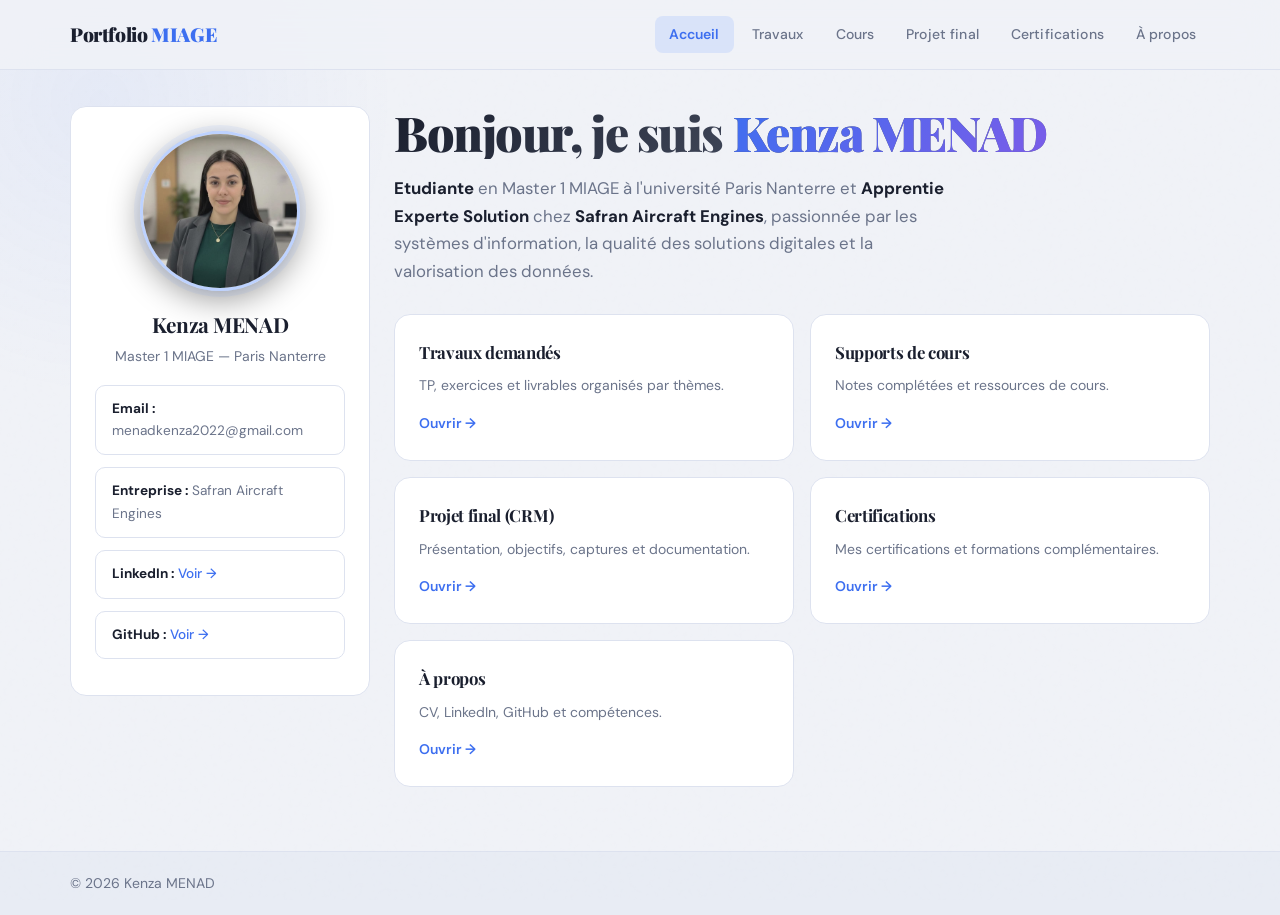
==== commit da3a21b0: "mise à jour du portfolio" ====
--- a/index.html
+++ b/index.html
@@ -51,9 +51,10 @@
     <div class="home-main">
       <section class="hero">
         <h1>Bonjour, je suis <span class="accent">Kenza MENAD</span></h1>
-        <p>
-          Bienvenue sur mon portfolio numérique (MIAGE). Ici je centralise mes travaux, cours et mes projets.
-        </p>
+        <p><strong>Etudiante</strong> en Master 1 MIAGE à l'université Paris Nanterre et   <strong>Apprentie</strong> <strong>Experte Solution</strong> chez <strong>Safran Aircraft Engines</strong>,
+  passionnée par les systèmes d'information, la qualité des solutions digitales
+  et la valorisation des données.
+</p>
       </section>
 
       <section class="grid">
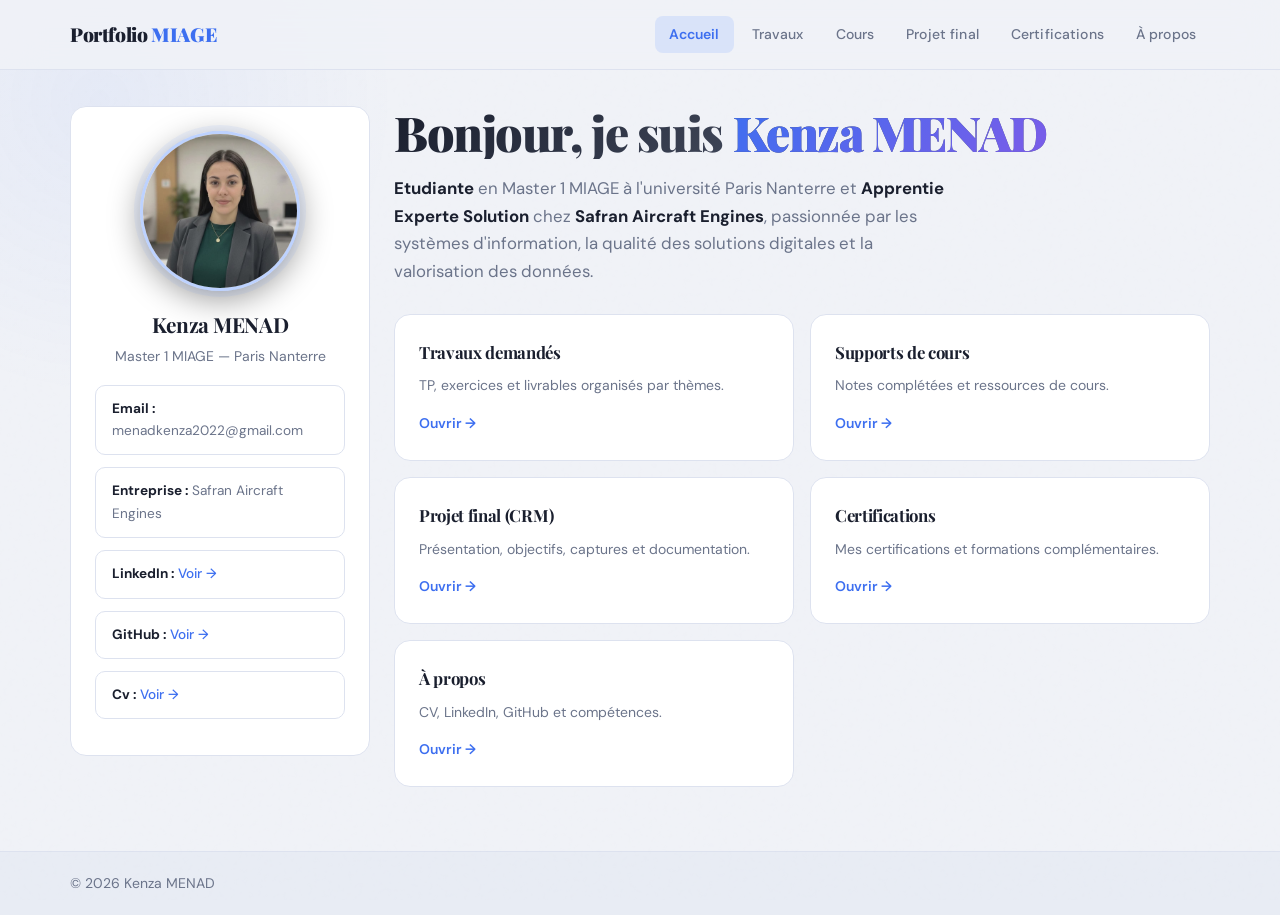
==== commit dbf72e01: "mise à jour du portfolio" ====
--- a/index.html
+++ b/index.html
@@ -43,6 +43,10 @@
         <li>
           <strong>GitHub :</strong>
           <a class="link" href="https://github.com/kenza-menad" target="_blank" rel="noreferrer">Voir →</a>
+        </li>
+        <li>
+          <strong>Cv :</strong>
+          <a class="link" href="Cv_Menad_Kenza_université-M1 APP (3).pdf" target="_blank" rel="noreferrer">Voir →</a>
         </li>
       </ul>
     </aside>
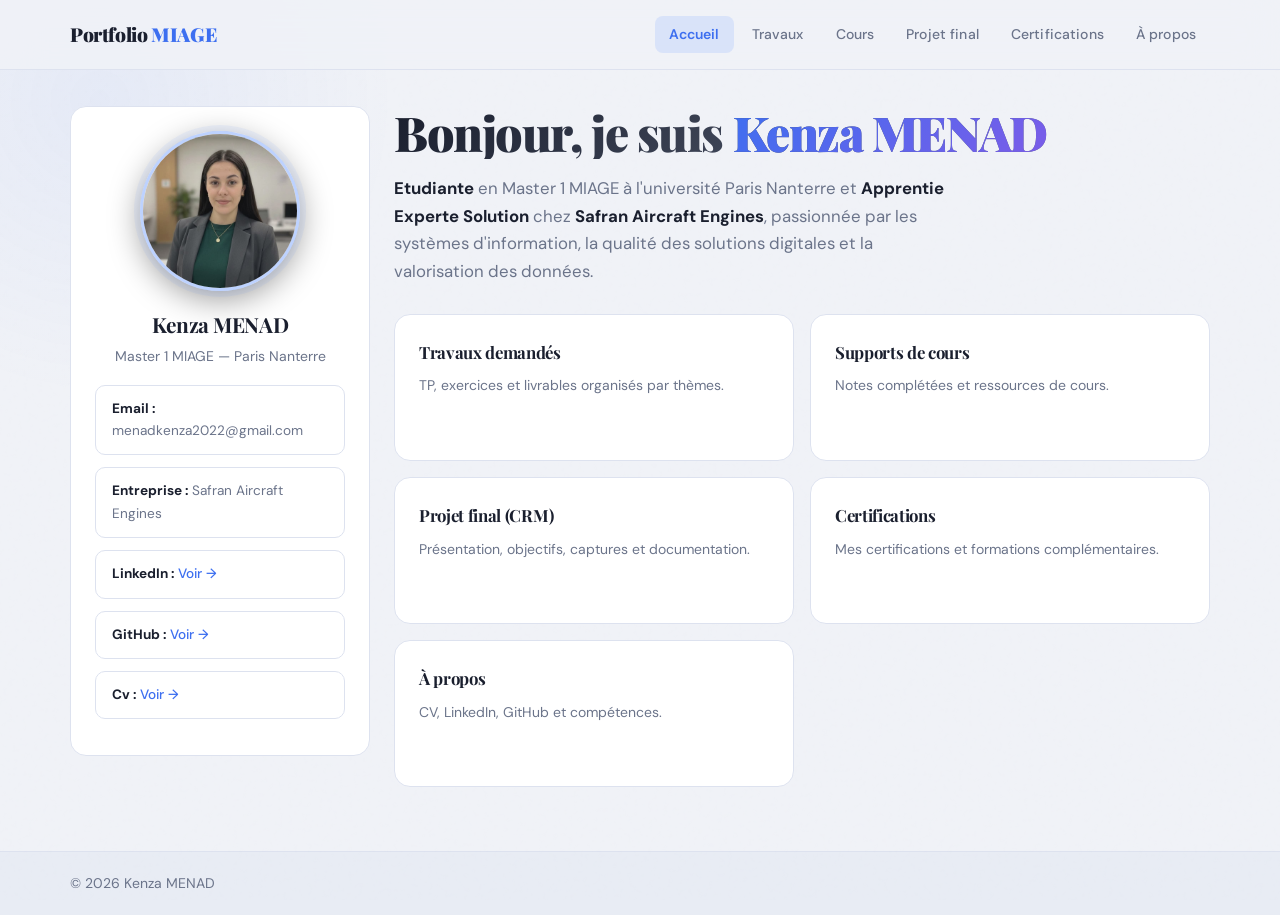
==== commit 7b34aaa9: "mise à jour du portfolio" ====
--- a/index.html
+++ b/index.html
@@ -65,31 +65,31 @@
         <article class="card" onclick="location.href='travaux.html'" style="cursor:pointer;">
           <h2>Travaux demandés</h2>
           <p>TP, exercices et livrables organisés par thèmes.</p>
-          <a class="link" href="travaux.html">Ouvrir →</a>
+          <a class="link" href="travaux.html"></a>
         </article>
 
         <article class="card" onclick="location.href='cours.html'" style="cursor:pointer;">
           <h2>Supports de cours</h2>
           <p>Notes complétées et ressources de cours.</p>
-          <a class="link" href="cours.html">Ouvrir →</a>
+          <a class="link" href="cours.html"></a>
         </article>
 
         <article class="card" onclick="location.href='projet.html'" style="cursor:pointer;">
           <h2>Projet final (CRM)</h2>
           <p>Présentation, objectifs, captures et documentation.</p>
-          <a class="link" href="projet.html">Ouvrir →</a>
+          <a class="link" href="projet.html"></a>
         </article>
 
         <article class="card" onclick="location.href='certifications.html'" style="cursor:pointer;">
           <h2>Certifications</h2>
           <p>Mes certifications et formations complémentaires.</p>
-          <a class="link" href="certifications.html">Ouvrir →</a>
+          <a class="link" href="certifications.html"></a>
         </article>
 
         <article class="card" onclick="location.href='apropos.html'" style="cursor:pointer;">
           <h2>À propos</h2>
           <p>CV, LinkedIn, GitHub et compétences.</p>
-          <a class="link" href="apropos.html">Ouvrir →</a>
+          <a class="link" href="apropos.html"></a>
         </article>
       </section>
     </div>
